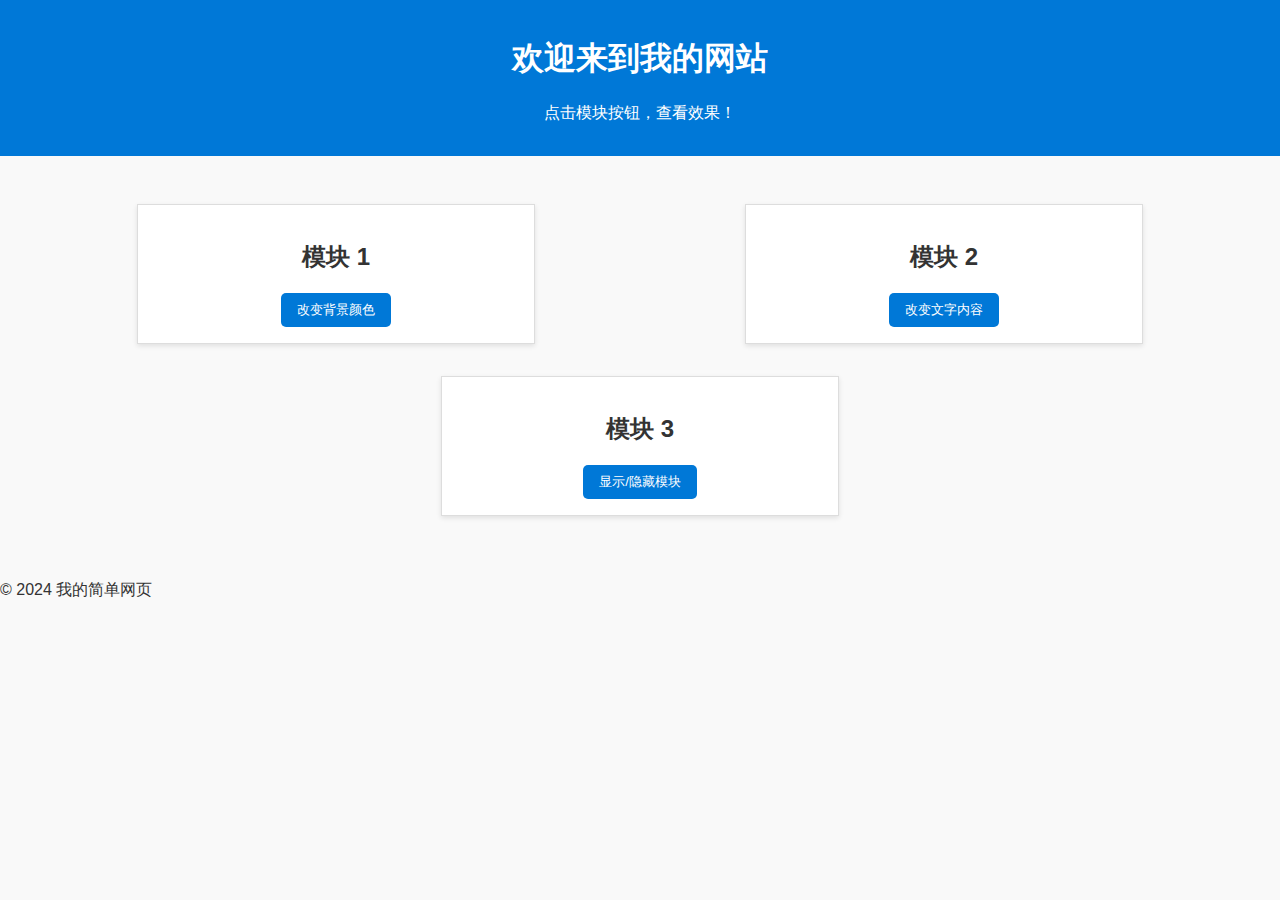
==== index.html @ 67a80c6e "Add files via upload" ====
<!DOCTYPE html>
<html lang="en">
<head>
    <meta charset="UTF-8">
    <meta name="viewport" content="width=device-width, initial-scale=1.0">
    <title>我的网页</title>
    <link rel="stylesheet" href="styles.css">
</head>
<body>
    <header>
        <h1>欢迎来到我的网站</h1>
        <p>点击模块按钮，查看效果！</p>
    </header>

    <main>
        <!-- 模块 1 -->
        <div class="module" id="module1">
            <h2>模块 1</h2>
            <button onclick="changeModule(1)">改变背景颜色</button>
        </div>

        <!-- 模块 2 -->
        <div class="module" id="module2">
            <h2>模块 2</h2>
            <button onclick="changeModule(2)">改变文字内容</button>
        </div>

        <!-- 模块 3 -->
        <div class="module" id="module3">
            <h2>模块 3</h2>
            <button onclick="changeModule(3)">显示/隐藏模块</button>
        </div>
    </main>

    <footer>
        <p>© 2024 我的简单网页</p>
    </footer>

    <script src="script.js"></script>
</body>
</html>
---- styles.css ----
/* 基本样式 */
body {
    font-family: Arial, sans-serif;
    margin: 0;
    padding: 0;
    background-color: #f9f9f9;
    color: #333;
}

header {
    background-color: #0078d7;
    color: white;
    text-align: center;
    padding: 1rem;
}

main {
    display: flex;
    justify-content: space-around;
    padding: 2rem;
    flex-wrap: wrap;
}

.module {
    background: white;
    border: 1px solid #ddd;
    box-shadow: 0 2px 5px rgba(0, 0, 0, 0.1);
    padding: 1rem;
    width: 30%;
    text-align: center;
    margin: 1rem;
}

button {
    padding: 0.5rem 1rem;
    background-color: #0078d7;
    color: white;
    border: none;
    border-radius: 5px;
    cursor: pointer;
}

button:hover {
    background-color: #0056b3;
}

/* 隐藏样式 */
.hidden {
    display: none;
}
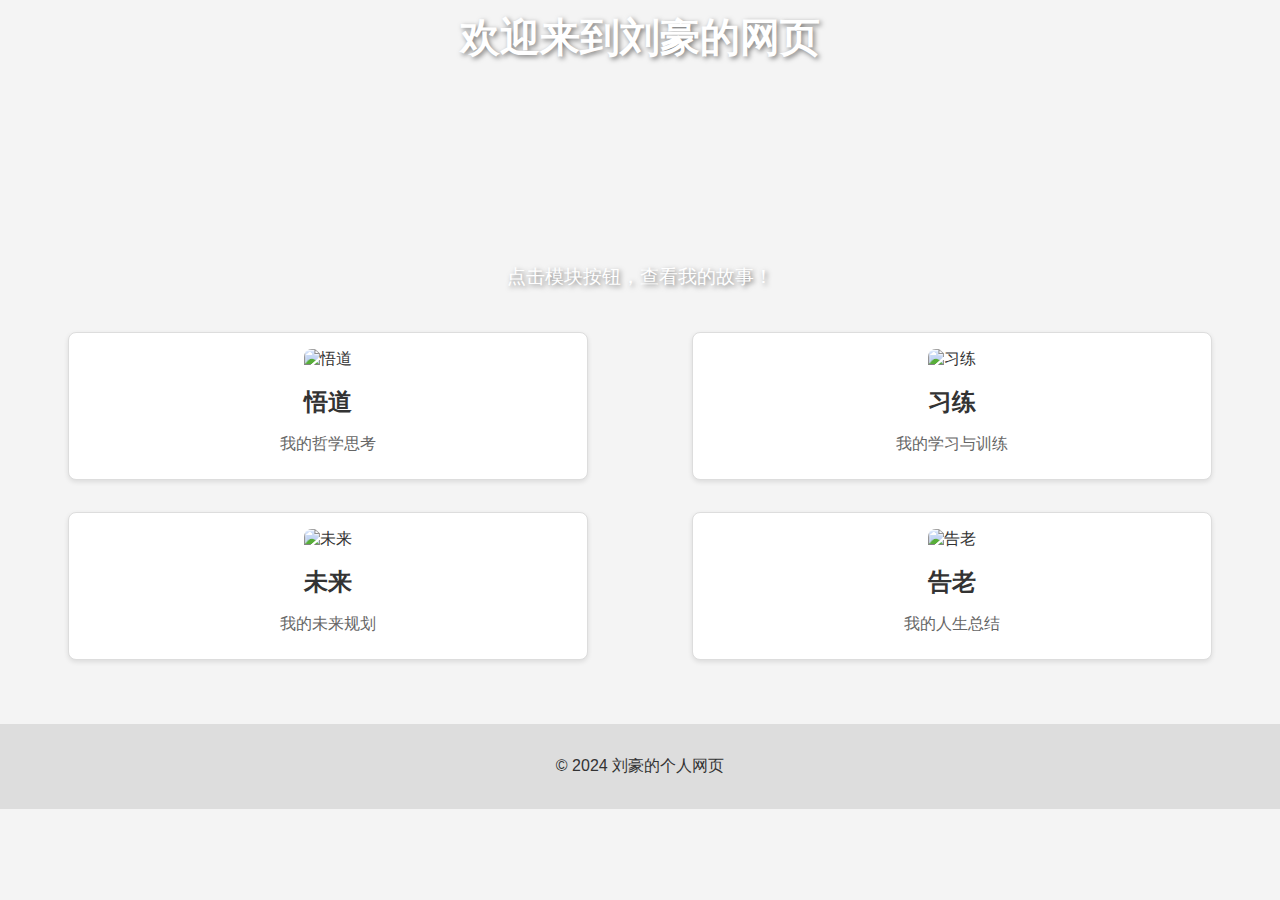
==== commit 5f635bc1: "Add files via upload" ====
--- a/index.html
+++ b/index.html
@@ -3,39 +3,75 @@
 <head>
     <meta charset="UTF-8">
     <meta name="viewport" content="width=device-width, initial-scale=1.0">
-    <title>我的网页</title>
+    <title>刘豪的个人网页</title>
     <link rel="stylesheet" href="styles.css">
 </head>
 <body>
+    <!-- 背景音乐 -->
+    <audio id="background-music" autoplay loop>
+        <source src="background-music.mp3" type="audio/mpeg">
+        您的浏览器不支持音频播放。
+    </audio>
+
+    <!-- 头部模块 -->
     <header>
-        <h1>欢迎来到我的网站</h1>
-        <p>点击模块按钮，查看效果！</p>
+        <div class="background-video">
+            <video autoplay muted loop>
+                <source src="kaitou.mp4" type="video/mp4">
+                您的浏览器不支持视频播放。
+            </video>
+            <div class="header-text">
+                <h1>欢迎来到刘豪的网页</h1>
+                <p>点击模块按钮，查看我的故事！</p>
+            </div>
+        </div>
     </header>
 
+    <!-- 四个模块 -->
     <main>
-        <!-- 模块 1 -->
-        <div class="module" id="module1">
-            <h2>模块 1</h2>
-            <button onclick="changeModule(1)">改变背景颜色</button>
-        </div>
+        <div class="module-container">
+            <!-- 模块 1 -->
+            <div class="module" onclick="location.href='module1.html';">
+                <img src="images/module1.jpg" alt="悟道">
+                <h2>悟道</h2>
+                <p>我的哲学思考</p>
+            </div>
 
-        <!-- 模块 2 -->
-        <div class="module" id="module2">
-            <h2>模块 2</h2>
-            <button onclick="changeModule(2)">改变文字内容</button>
-        </div>
+            <!-- 模块 2 -->
+            <div class="module" onclick="location.href='module2.html';">
+                <img src="images/module2.jpg" alt="习练">
+                <h2>习练</h2>
+                <p>我的学习与训练</p>
+            </div>
 
-        <!-- 模块 3 -->
-        <div class="module" id="module3">
-            <h2>模块 3</h2>
-            <button onclick="changeModule(3)">显示/隐藏模块</button>
+            <!-- 模块 3 -->
+            <div class="module" onclick="location.href='module3.html';">
+                <img src="images/module3.jpg" alt="未来">
+                <h2>未来</h2>
+                <p>我的未来规划</p>
+            </div>
+
+            <!-- 模块 4 -->
+            <div class="module" onclick="location.href='module4.html';">
+                <img src="images/module4.jpg" alt="告老">
+                <h2>告老</h2>
+                <p>我的人生总结</p>
+            </div>
         </div>
     </main>
 
     <footer>
-        <p>© 2024 我的简单网页</p>
+        <p>© 2024 刘豪的个人网页</p>
     </footer>
 
-    <script src="script.js"></script>
+    <!-- 自动播放背景音乐 -->
+    <script>
+        window.onload = () => {
+            const audio = document.getElementById('background-music');
+            audio.play().catch(error => {
+                console.error('背景音乐无法自动播放，用户需要手动允许：', error);
+            });
+        };
+    </script>
 </body>
 </html>
--- a/styles.css
+++ b/styles.css
@@ -1,50 +1,107 @@
-/* 基本样式 */
+/* 全局样式 */
 body {
     font-family: Arial, sans-serif;
     margin: 0;
     padding: 0;
-    background-color: #f9f9f9;
+    background-color: #f4f4f4;
     color: #333;
 }
 
 header {
-    background-color: #0078d7;
+    position: relative;
+    height: 300px;
+    text-align: center;
     color: white;
-    text-align: center;
-    padding: 1rem;
+    overflow: hidden;
 }
 
-main {
+.background-video {
+    position: relative;
+    width: 100%;
+    height: 300px;
+    overflow: hidden;
+}
+
+.background-video video {
+    position: absolute;
+    top: 50%;
+    left: 50%;
+    transform: translate(-50%, -50%);
+    width: 100%;
+    height: 300px;
+    object-fit: cover;
+    z-index: -1;
+}
+
+.header-text h1 {
+    margin: 0;
+    font-size: 2.5rem;
+    position: absolute;
+    top: 10px; /* 标题放置在顶部 */
+    left: 50%;
+    transform: translateX(-50%);
+    text-shadow: 2px 2px 5px rgba(0, 0, 0, 0.5);
+    z-index: 1;
+}
+
+.header-text p {
+    margin: 0;
+    font-size: 1.2rem;
+    position: absolute;
+    bottom: 10px; /* 小字放置在背景视频底部 */
+    left: 50%;
+    transform: translateX(-50%);
+    text-shadow: 2px 2px 5px rgba(0, 0, 0, 0.5);
+    z-index: 1;
+}
+
+/* 模块布局 */
+.module-container {
     display: flex;
-    justify-content: space-around;
+    justify-content: center;
+    flex-wrap: wrap;
+    gap: 2rem;
     padding: 2rem;
-    flex-wrap: wrap;
 }
 
 .module {
-    background: white;
+    background-color: white;
     border: 1px solid #ddd;
     box-shadow: 0 2px 5px rgba(0, 0, 0, 0.1);
     padding: 1rem;
-    width: 30%;
+    width: 40%;
     text-align: center;
-    margin: 1rem;
+    margin: 0 auto;
+    transition: all 0.3s ease;
+    cursor: pointer;
+    border-radius: 8px;
 }
 
-button {
-    padding: 0.5rem 1rem;
-    background-color: #0078d7;
-    color: white;
-    border: none;
-    border-radius: 5px;
-    cursor: pointer;
+.module img {
+    width: 100%;
+    height: 150px;
+    object-fit: cover;
+    border-radius: 8px 8px 0 0;
 }
 
-button:hover {
-    background-color: #0056b3;
+.module h2 {
+    font-size: 1.5rem;
+    margin: 1rem 0 0.5rem;
 }
 
-/* 隐藏样式 */
-.hidden {
-    display: none;
+.module p {
+    color: #666;
+    margin-bottom: 0.5rem;
 }
+
+.module:hover {
+    transform: scale(1.05);
+    box-shadow: 0 4px 10px rgba(0, 0, 0, 0.2);
+}
+
+footer {
+    text-align: center;
+    padding: 1rem;
+    background-color: #ddd;
+    margin-top: 2rem;
+}
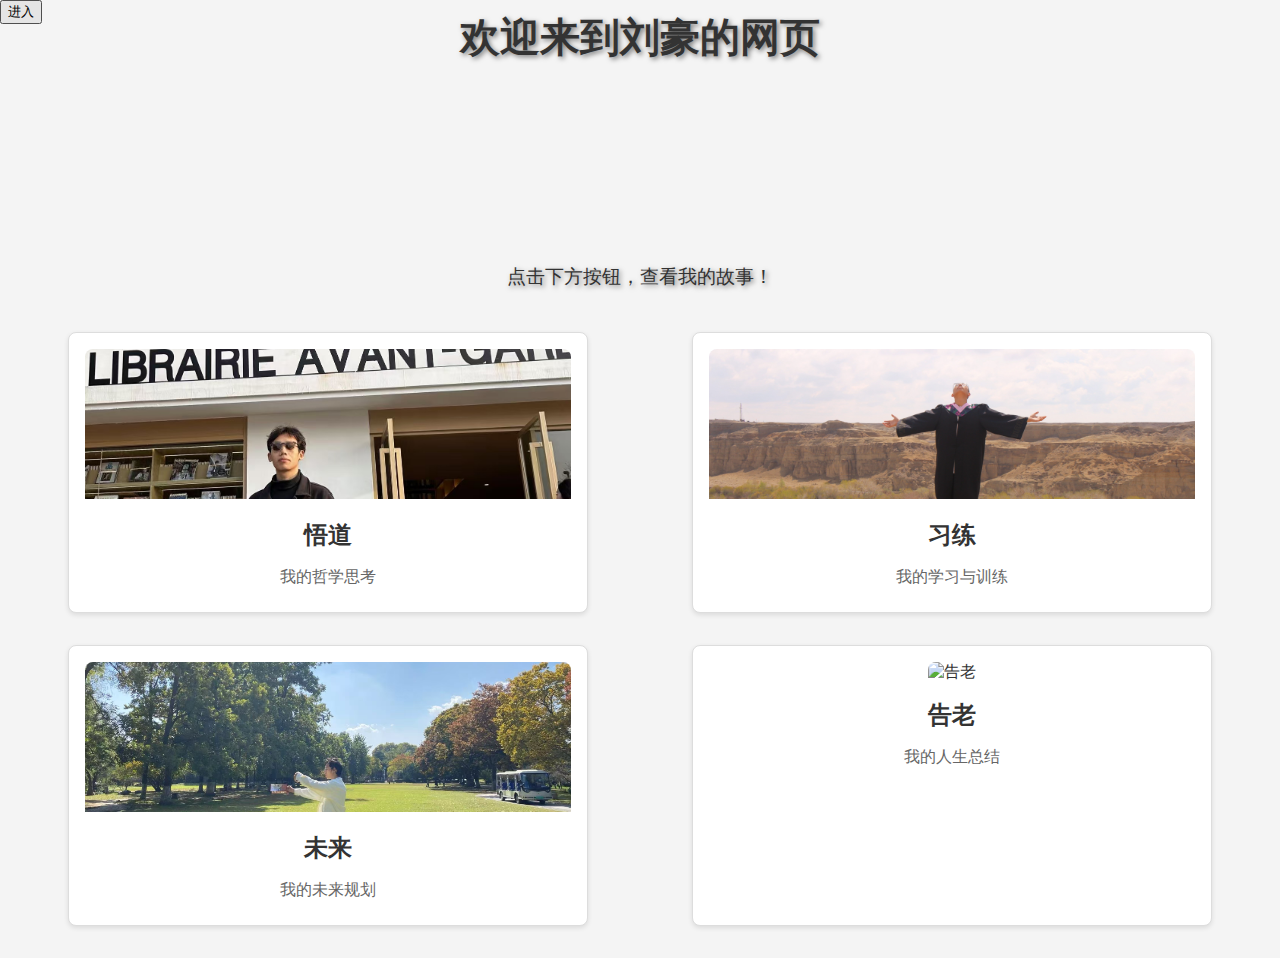
==== commit e418d226: "Update index.html" ====
--- a/index.html
+++ b/index.html
@@ -4,74 +4,57 @@
     <meta charset="UTF-8">
     <meta name="viewport" content="width=device-width, initial-scale=1.0">
     <title>刘豪的个人网页</title>
-    <link rel="stylesheet" href="styles.css">
+    <link rel="stylesheet" href="./styles.css">
 </head>
 <body>
-    <!-- 背景音乐 -->
-    <audio id="background-music" autoplay loop>
-        <source src="background-music.mp3" type="audio/mpeg">
-        您的浏览器不支持音频播放。
-    </audio>
-
-    <!-- 头部模块 -->
-    <header>
+    <!-- 全屏背景视频部分 -->
+    <section id="fullscreen-video">
         <div class="background-video">
             <video autoplay muted loop>
-                <source src="kaitou.mp4" type="video/mp4">
+                <source src="./kaitou.mp4" type="video/mp4">
                 您的浏览器不支持视频播放。
             </video>
             <div class="header-text">
                 <h1>欢迎来到刘豪的网页</h1>
-                <p>点击模块按钮，查看我的故事！</p>
+                <p>点击下方按钮，查看我的故事！</p>
+                <button id="scroll-button">进入</button>
             </div>
         </div>
-    </header>
+    </section>
 
-    <!-- 四个模块 -->
-    <main>
+    <!-- 模块内容部分 -->
+    <main id="main-content">
         <div class="module-container">
             <!-- 模块 1 -->
-            <div class="module" onclick="location.href='module1.html';">
-                <img src="images/module1.jpg" alt="悟道">
+            <div class="module">
+                <img src="./images/module1.jpg" alt="悟道">
                 <h2>悟道</h2>
                 <p>我的哲学思考</p>
             </div>
 
             <!-- 模块 2 -->
-            <div class="module" onclick="location.href='module2.html';">
-                <img src="images/module2.jpg" alt="习练">
+            <div class="module">
+                <img src="./images/module2.jpg" alt="习练">
                 <h2>习练</h2>
                 <p>我的学习与训练</p>
             </div>
 
             <!-- 模块 3 -->
-            <div class="module" onclick="location.href='module3.html';">
-                <img src="images/module3.jpg" alt="未来">
+            <div class="module">
+                <img src="./images/module3.jpg" alt="未来">
                 <h2>未来</h2>
                 <p>我的未来规划</p>
             </div>
 
             <!-- 模块 4 -->
-            <div class="module" onclick="location.href='module4.html';">
-                <img src="images/module4.jpg" alt="告老">
+            <div class="module">
+                <img src="./images/module4.jpg" alt="告老">
                 <h2>告老</h2>
                 <p>我的人生总结</p>
             </div>
         </div>
     </main>
 
-    <footer>
-        <p>© 2024 刘豪的个人网页</p>
-    </footer>
-
-    <!-- 自动播放背景音乐 -->
-    <script>
-        window.onload = () => {
-            const audio = document.getElementById('background-music');
-            audio.play().catch(error => {
-                console.error('背景音乐无法自动播放，用户需要手动允许：', error);
-            });
-        };
-    </script>
+    <script src="./script.js"></script>
 </body>
 </html>
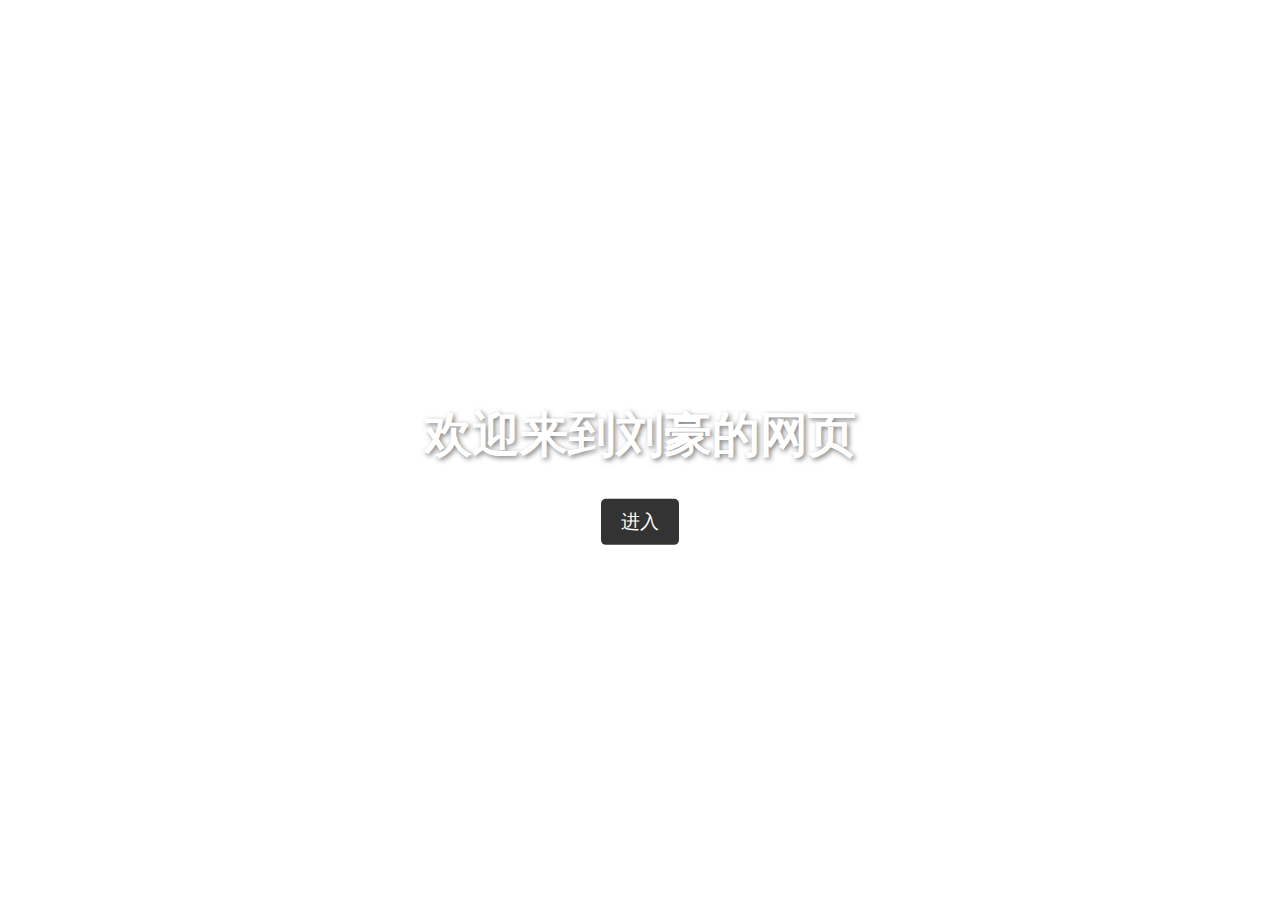
==== commit f2337b37: "Add files via upload" ====
--- a/index.html
+++ b/index.html
@@ -7,6 +7,19 @@
     <link rel="stylesheet" href="./styles.css">
 </head>
 <body>
+    <!-- 音频播放器（隐藏） -->
+    <div style="display: none;">
+        <iframe 
+            frameborder="no" 
+            border="0" 
+            marginwidth="0" 
+            marginheight="0" 
+            width="330" 
+            height="86" 
+            src="//music.163.com/outchain/player?type=2&id=1844680639&auto=1&height=66">
+        </iframe>
+    </div>
+
     <!-- 全屏背景视频部分 -->
     <section id="fullscreen-video">
         <div class="background-video">
@@ -16,7 +29,7 @@
             </video>
             <div class="header-text">
                 <h1>欢迎来到刘豪的网页</h1>
-                <p>点击下方按钮，查看我的故事！</p>
+                <p>        </p>
                 <button id="scroll-button">进入</button>
             </div>
         </div>
@@ -26,7 +39,7 @@
     <main id="main-content">
         <div class="module-container">
             <!-- 模块 1 -->
-            <div class="module">
+            <div class="module" onclick="location.href='./悟道.html';">
                 <img src="./images/module1.jpg" alt="悟道">
                 <h2>悟道</h2>
                 <p>我的哲学思考</p>
--- a/styles.css
+++ b/styles.css
@@ -1,24 +1,8 @@
-/* 全局样式 */
-body {
-    font-family: Arial, sans-serif;
-    margin: 0;
-    padding: 0;
-    background-color: #f4f4f4;
-    color: #333;
-}
-
-header {
-    position: relative;
-    height: 300px;
-    text-align: center;
-    color: white;
-    overflow: hidden;
-}
-
-.background-video {
+/* 全屏背景视频 */
+#fullscreen-video {
     position: relative;
     width: 100%;
-    height: 300px;
+    height: 100vh; /* 高度占据整个视窗 */
     overflow: hidden;
 }
 
@@ -28,40 +12,59 @@
     left: 50%;
     transform: translate(-50%, -50%);
     width: 100%;
-    height: 300px;
+    height: 100%;
     object-fit: cover;
     z-index: -1;
 }
 
-.header-text h1 {
-    margin: 0;
-    font-size: 2.5rem;
+.header-text {
     position: absolute;
-    top: 10px; /* 标题放置在顶部 */
+    top: 50%;
     left: 50%;
-    transform: translateX(-50%);
-    text-shadow: 2px 2px 5px rgba(0, 0, 0, 0.5);
+    transform: translate(-50%, -50%);
+    text-align: center;
+    color: white;
     z-index: 1;
 }
 
-.header-text p {
-    margin: 0;
-    font-size: 1.2rem;
-    position: absolute;
-    bottom: 10px; /* 小字放置在背景视频底部 */
-    left: 50%;
-    transform: translateX(-50%);
+.header-text h1 {
+    font-size: 3rem;
     text-shadow: 2px 2px 5px rgba(0, 0, 0, 0.5);
-    z-index: 1;
 }
 
-/* 模块布局 */
+.header-text p {
+    font-size: 1.5rem;
+    margin: 10px 0;
+    text-shadow: 2px 2px 5px rgba(0, 0, 0, 0.5);
+}
+
+#scroll-button {
+    padding: 10px 20px;
+    font-size: 1.2rem;
+    color: white;
+    background-color: #333;
+    border: none;
+    border-radius: 5px;
+    cursor: pointer;
+    transition: background-color 0.3s ease;
+}
+
+#scroll-button:hover {
+    background-color: #555;
+}
+
+/* 模块内容样式 */
+#main-content {
+    display: none; /* 初始隐藏 */
+    background-color: #f4f4f4;
+    padding: 20px;
+}
+
 .module-container {
     display: flex;
     justify-content: center;
     flex-wrap: wrap;
     gap: 2rem;
-    padding: 2rem;
 }
 
 .module {
@@ -71,10 +74,8 @@
     padding: 1rem;
     width: 40%;
     text-align: center;
-    margin: 0 auto;
+    border-radius: 8px;
     transition: all 0.3s ease;
-    cursor: pointer;
-    border-radius: 8px;
 }
 
 .module img {
@@ -93,15 +94,3 @@
     color: #666;
     margin-bottom: 0.5rem;
 }
-
-.module:hover {
-    transform: scale(1.05);
-    box-shadow: 0 4px 10px rgba(0, 0, 0, 0.2);
-}
-
-footer {
-    text-align: center;
-    padding: 1rem;
-    background-color: #ddd;
-    margin-top: 2rem;
-}
